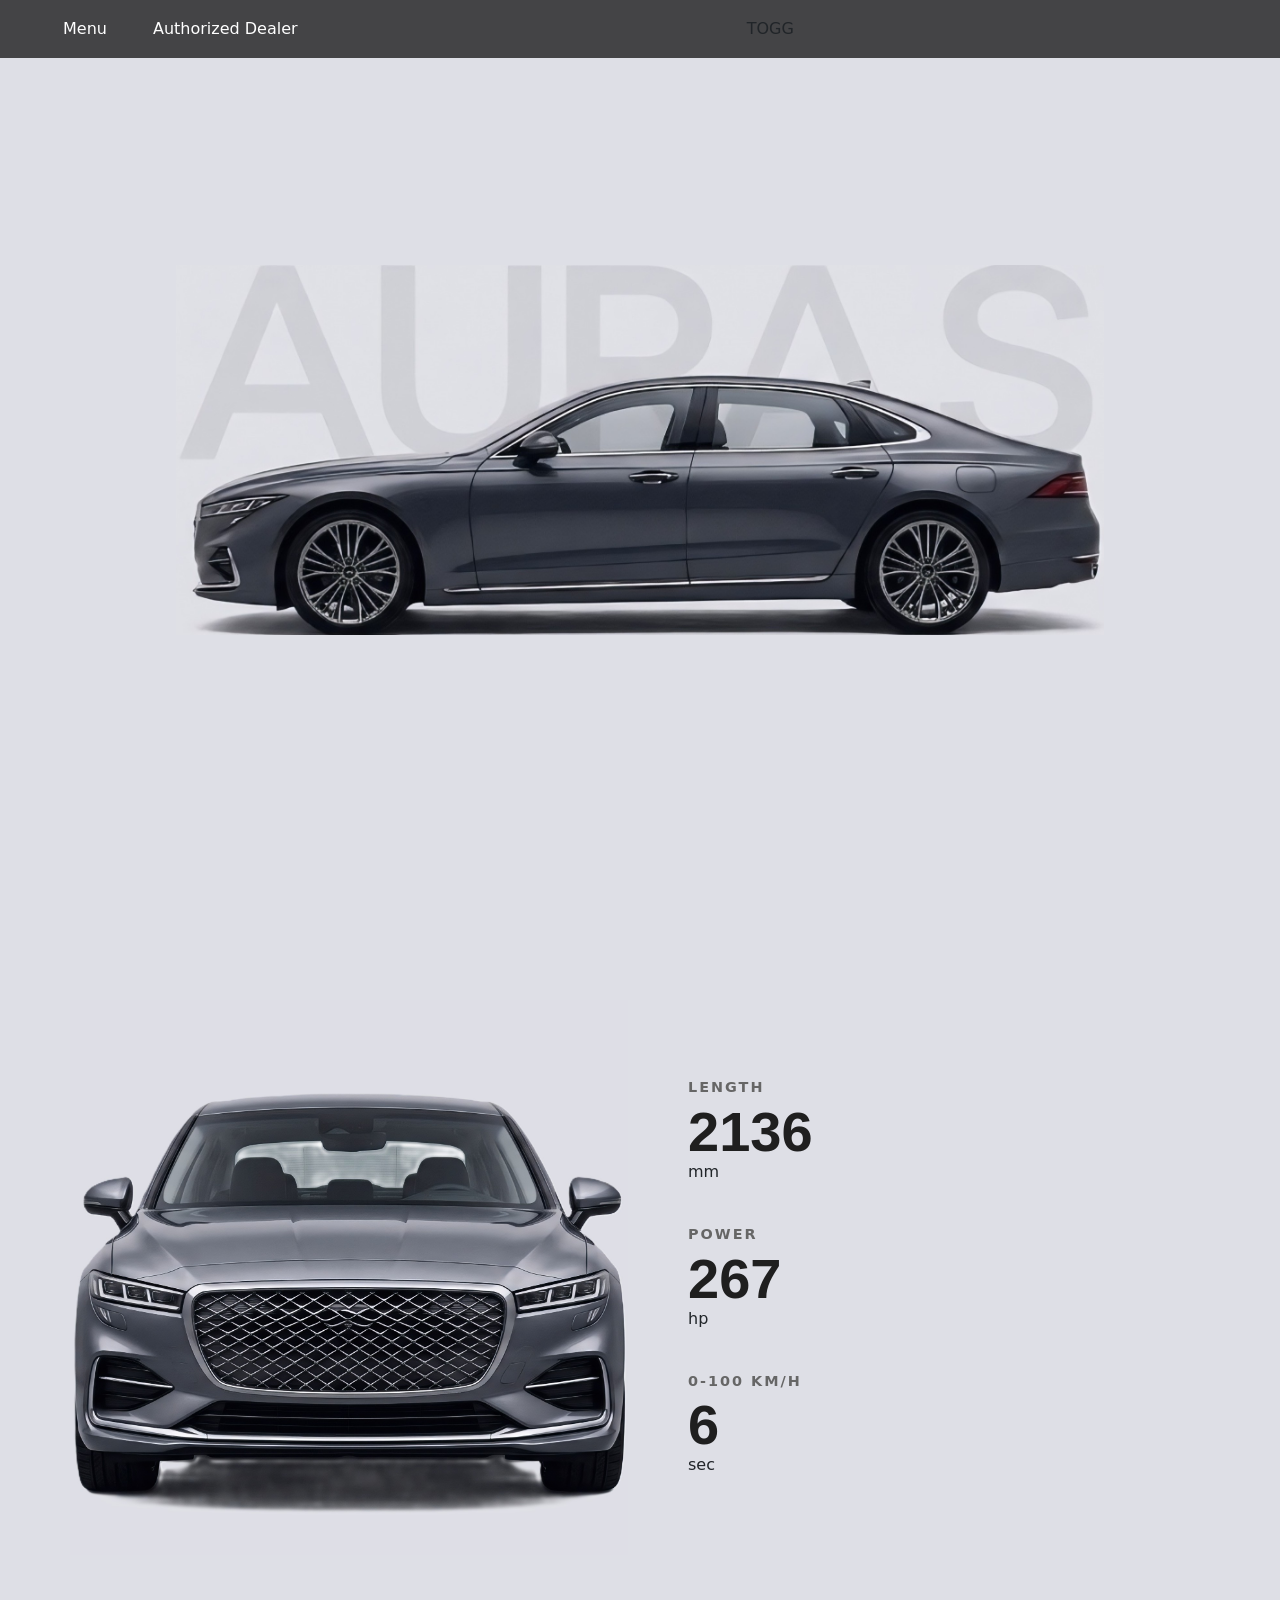
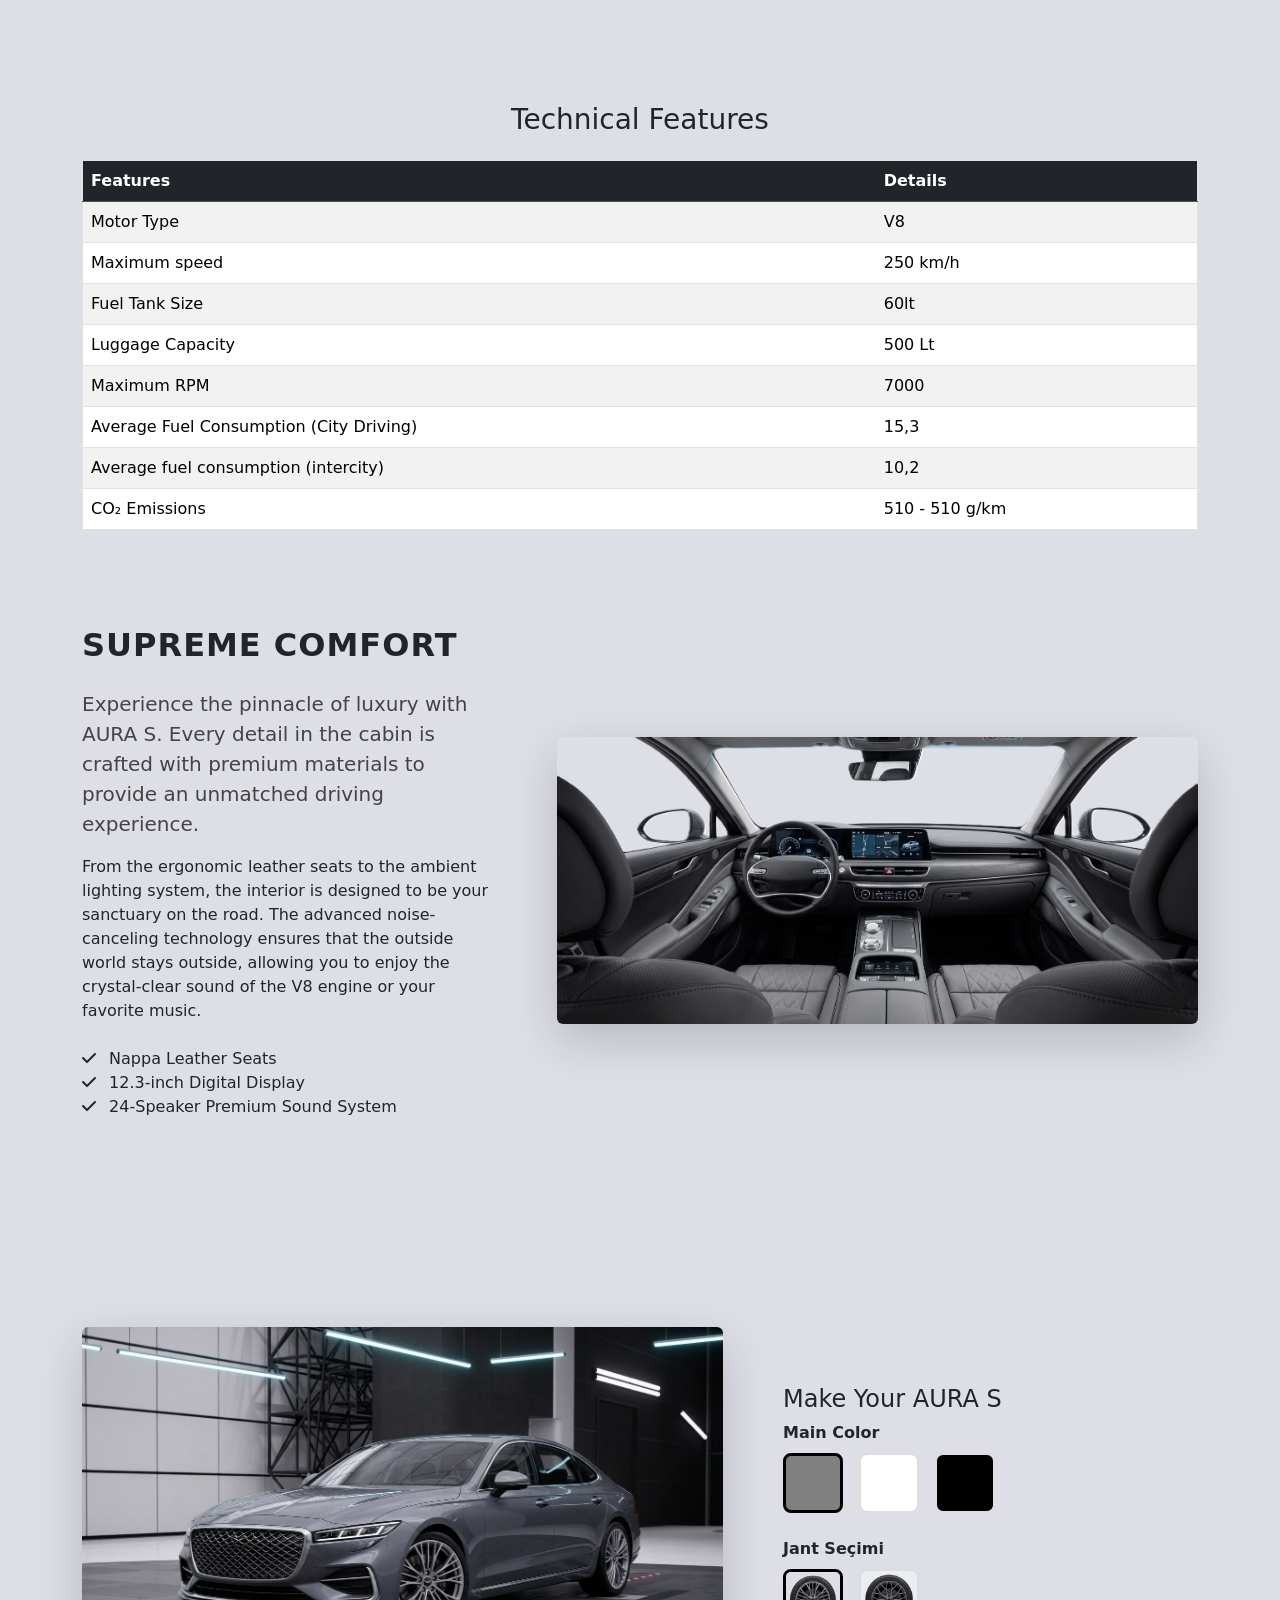
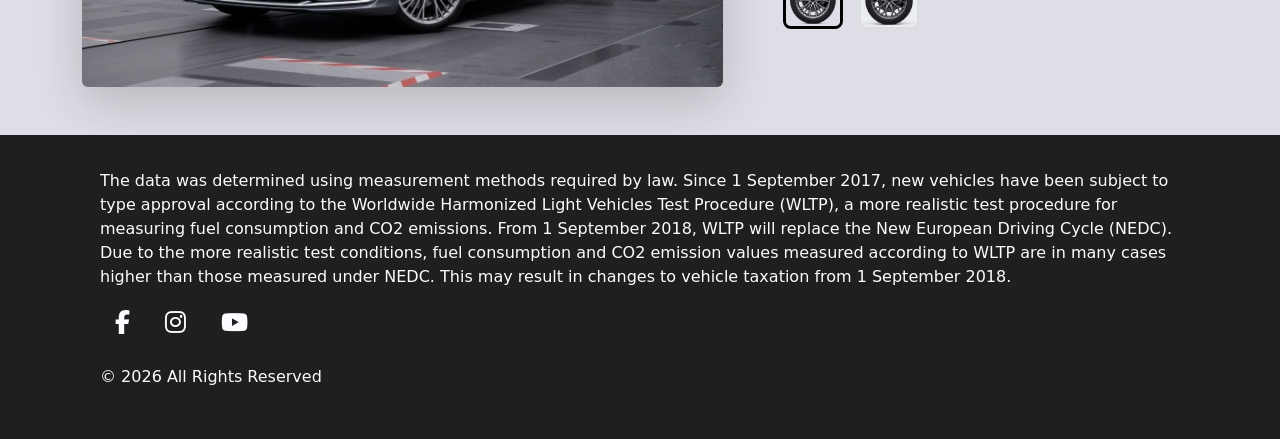
==== car1.html @ f1c088f6 "Erdem Editledi" ====
<!DOCTYPE html>
<html>

<head>
    <meta charset="UTF-8">



    <link href="https://cdn.jsdelivr.net/npm/bootstrap@5.3.3/dist/css/bootstrap.min.css" rel="stylesheet">
    <link rel="stylesheet" href="https://cdnjs.cloudflare.com/ajax/libs/font-awesome/6.5.1/css/all.min.css">

    <link rel="stylesheet" href="car.css">
    <title>Aura S</title>
    <style>
        body {
            background-color: #dedfe6;
        }
    </style>


</head>

<body>
    <div class="menu">
        <div class="side-menu">
            <a href="index.html" class="btn btn-link text-white text-decoration-none"> Menu </a>
            <a href="#" class="btn btn-link text-white text-decoration-none"> Authorized Dealer </a>
        </div>
        <div class="logo">TOGG</div>
        <div class="side-menu">

        </div>
    </div>

    <header class="hero-section">
        <img src="aura-s_side.jpg" alt="Aura S" class="hero-image">
    </header>



    <section class="details-section container">
        <div class="row align-items-center">


            <div class="col-md-6">
                <img src="aura-s_front.jpg" alt="Aura S" class=" detail-image">
            </div>

            <div class="col-md-6 ps-md-5">
                <div class="specs-box">
                    <div class="spec-item">
                        <span class="label">LENGTH</span>
                        <h2 class="value counter" data-target="4750">0</h2> <span>mm</span>
                    </div>
                    <div class="spec-item">
                        <span class="label">POWER</span>
                        <h2 class="value counter" data-target="435">0</h2> <span>hp</span>
                    </div>
                    <div class="spec-item">
                        <span class="label">0-100 KM/H</span>
                        <h2 class="value counter" data-target="6">0</h2> <span>sec</span>
                    </div>
                </div>
            </div>
        </div>
    </section>

    <div class="container mt-5 mb-5">
        <h3 class="text-center mb-4">Technical Features</h3>

        <table class="table table-striped table-hover border">
            <thead class="table-dark">
                <tr>
                    <th>Features</th>
                    <th>Details</th>
                </tr>
            </thead>
            <tbody>
                <tr>
                    <td>Motor Type</td>
                    <td>V8</td>
                </tr>

                <tr>
                    <td>Maximum speed</td>
                    <td>250 km/h</td>
                </tr>

                <tr>
                    <td>Fuel Tank Size</td>
                    <td>60lt</td>
                </tr>

                <tr>
                    <td>Luggage Capacity</td>
                    <td>500 Lt</td>
                </tr>

                <tr>
                    <td>Maximum RPM</td>
                    <td>7000</td>
                </tr>

                <tr>
                    <td>Average Fuel Consumption (City Driving)</td>
                    <td>15,3</td>
                </tr>

                <tr>
                    <td>Average fuel consumption (intercity)</td>
                    <td>10,2</td>
                </tr>

                <tr>
                    <td>CO₂ Emissions</td>
                    <td>510 - 510 g/km</td>
                </tr>

            </tbody>
        </table>
    </div>

    <section class="container mt-5 py-5">
        <div class="row align-items-center">
            <div class="col-md-5 pe-md-5">
                <h2 class="mb-4" style="font-weight: 800; letter-spacing: 1px;">SUPREME COMFORT</h2>
                <p class="lead" style="color: #444;">Experience the pinnacle of luxury with AURA S. Every detail in the
                    cabin is crafted with premium materials to provide an unmatched driving experience.</p>
                <p>From the ergonomic leather seats to the ambient lighting system, the interior is designed to be your
                    sanctuary on the road. The advanced noise-canceling technology ensures that the outside world stays
                    outside, allowing you to enjoy the crystal-clear sound of the V8 engine or your favorite music.</p>

                <ul class="list-unstyled mt-4">
                    <li><i class="fa-solid fa-check me-2"></i> Nappa Leather Seats</li>
                    <li><i class="fa-solid fa-check me-2"></i> 12.3-inch Digital Display</li>
                    <li><i class="fa-solid fa-check me-2"></i> 24-Speaker Premium Sound System</li>
                </ul>
            </div>
            <div class="col-md-7">
                <img src="aura-s_inside.jpg" alt="Aura S Inside" class="img-fluid rounded shadow-lg">
            </div>
        </div>
    </section>

    <br><br>


    <section class="container mt-5 py-5">
        <div class="row align-items-center">
            <div class="col-md-7 text-center">
                <img id="mainCarImage" src="grey-rim1.jpg" alt="Aura S" class="img-fluid rounded shadow-lg"
                    data-default-color="grey" data-default-wheel="rim1">
            </div>

            <div class="col-md-5 ps-md-5">
                <h4>Make Your AURA S</h4>

                <p class="mb-2 fw-bold">Main Color</p>
                <div class="d-flex gap-3 mb-4">
                    <button class="color-btn selected" data-color="grey" style="background-color: #808080;"></button>
                    <button class="color-btn" data-color="white" style="background-color: #ffffff;"></button>
                    <button class="color-btn" data-color="black" style="background-color: #000000;"></button>
                </div>

                <p class="mb-2 fw-bold">Jant Seçimi</p>
                <div class="d-flex gap-3">
                    <button class="wheel-btn selected" data-wheel="rim1">
                        <img src="rim1.png" alt="Rim 1">
                    </button>
                    <button class="wheel-btn" data-wheel="rim2">
                        <img src="rim2.png" alt="Rim 2">
                    </button>
                </div>
            </div>
        </div>
    </section>


    <script src="script.js" defer></script>
    <script src="config.js"></script>

    <div class="bottom-menu">
        <br>
        <p style="color: #fbfcff;">The data was determined using measurement methods required by law. Since 1 September
            2017, new vehicles have been subject to type approval according to the Worldwide Harmonized Light Vehicles
            Test Procedure (WLTP), a more realistic test procedure for measuring fuel consumption and CO2 emissions.
            From 1 September 2018, WLTP will replace the New European Driving Cycle (NEDC). Due to the more realistic
            test conditions, fuel consumption and CO2 emission values ​​measured according to WLTP are in many cases
            higher than those measured under NEDC. This may result in changes to vehicle taxation from 1 September 2018.
        </p>
        <div class="social-icons mb-4">
            <a href="https://facebook.com" class="social-link"><i class="fa-brands fa-facebook-f"></i></a>
            <a href="https://instagram.com" class="social-link"><i class="fa-brands fa-instagram"></i></a>
            <a href="https://youtube.com" class="social-link"><i class="fa-brands fa-youtube"></i></a>
        </div>
        <p style="color: #fbfcff;">© 2026 All Rights Reserved</p>
        <br>

    </div>
</body>

</html>
---- car.css ----
.menu {
    position: absolute; 
    top: 0;
    left: 0;
    width: 100%;

    
    display: flex;
    justify-content: space-between;
    align-items: center;
    padding: 10px 50px;
    background-color: rgba(31, 31, 31, 0.8); 
}
.side-menu {
    display: flex;
    flex-direction: row;
    gap: 20px; 
}
.button{
    padding: 13px 26px;
    gap: 8px;
    color: #fff !important;
    border: 2px solid #fbfcff;
    border-radius: 4px;
    font:400 1rem / calc(2.125ex + 6px) "Arial Narrow", Arial, sans-serif;
    background-color: rgba(0, 0, 0, 0);
    text-decoration: none;
}
.hero-section {
    height: 100vh;           
    display: flex;           
    justify-content: center; 
    align-items: center;     
    padding: 60px;
}
.hero-image {
    max-width: 80%;         
    max-height: 60%;         
    object-fit: contain;     
     
    
}
.details-section {
    padding: 100px 0; 
}

.detail-image {
    width: 100%;
    height: auto;
    object-fit: cover;

}

.specs-box {
    display: flex;
    flex-direction: column;
    gap: 40px; 
}

.spec-item .label {
    display: block;
    font-size: 0.9rem;
    font-weight: bold;
    color: #666;
    letter-spacing: 2px;
    margin-bottom: 5px;
}

.spec-item .value {
    font-size: 3.5rem; 
    font-weight: 800;
    color: #1f1f1f;
    margin: 0;
    line-height: 1;
    font-family: 'Arial Black', sans-serif; 
}
.bottom-menu{
    position:relative; 
    bottom: 0;
    left: 0;
    width: 100%;

    justify-content: space-between;
    align-items: center;
    padding: 10px 100px;
    background-color: rgba(31, 31, 31); 
}
.social-link {
    color: #fbfcff; 
    font-size: 24px; 
    margin: 0 15px; 
    transition: 0.3s; 
    text-decoration: none;
}

.social-link:hover {
    color: #888; 
    transform: translateY(-3px); 
    display: inline-block;
}

.color-btn, .wheel-btn {
    width: 60px;
    height: 60px;
    border: 2px solid #ddd;
    border-radius: 8px;
    cursor: pointer;
    padding: 0;
    overflow: hidden; /* Resim taşarsa gizle */
    transition: 0.3s;
}

/* Jant butonunun içindeki resmi sığdır */
.wheel-btn img {
    width: 100%;
    height: 100%;
    object-fit: cover;
}

/* Seçili butonu belli et */
.selected {
    border: 3px solid #000 !important;
}

.color-btn:hover, .wheel-btn:hover {
    transform: scale(1.1);
}
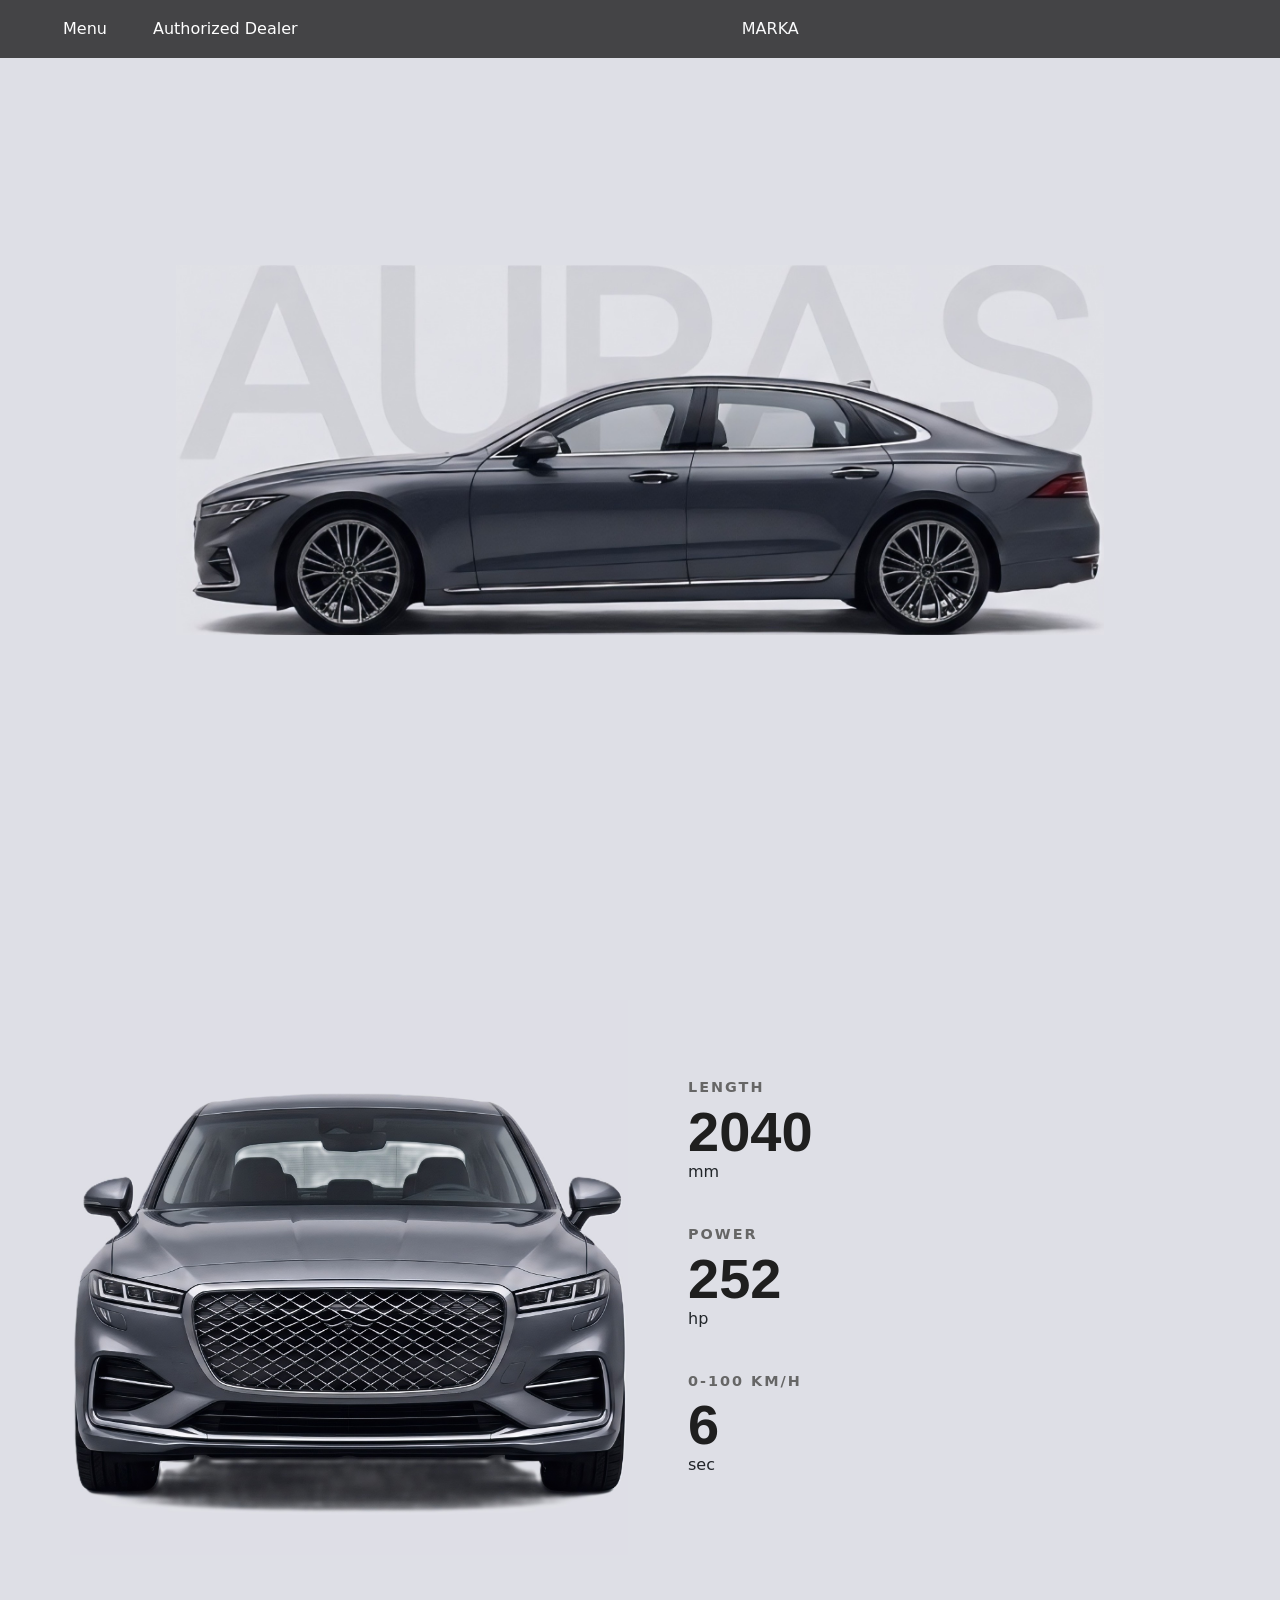
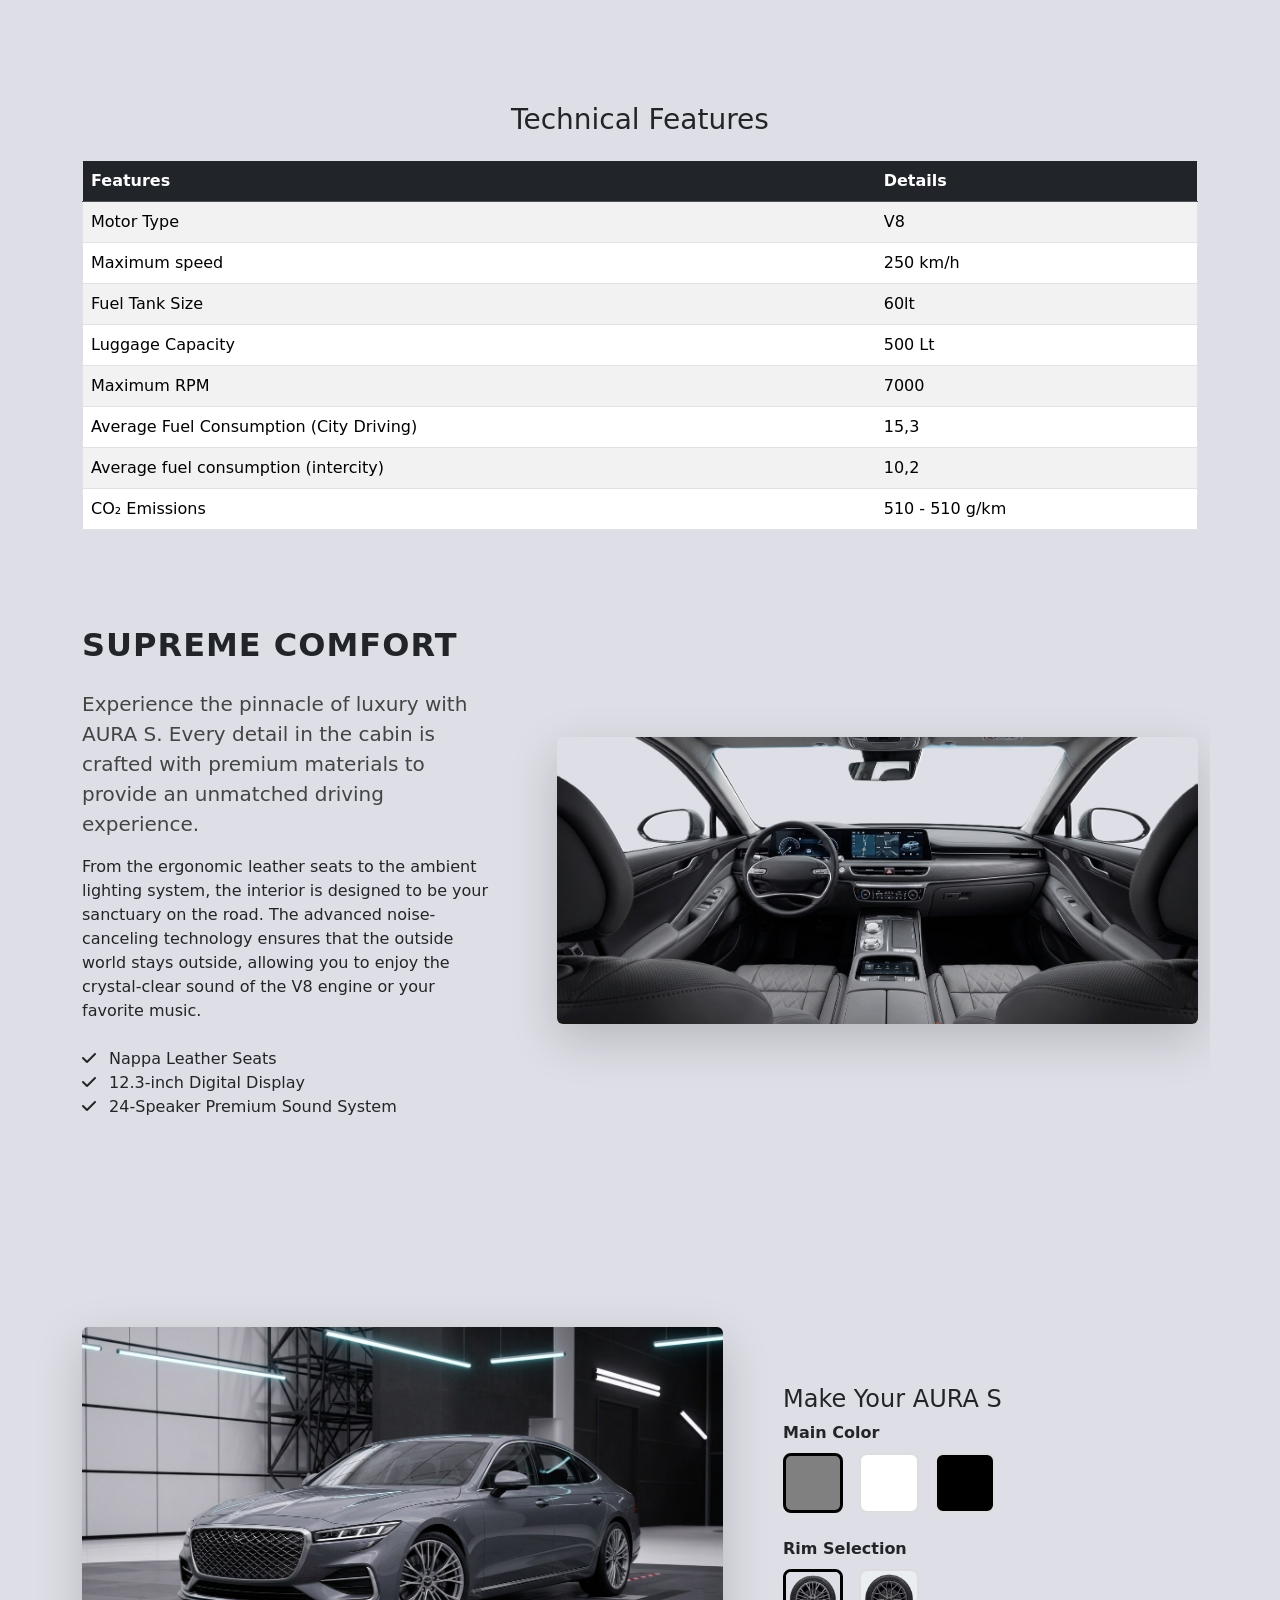
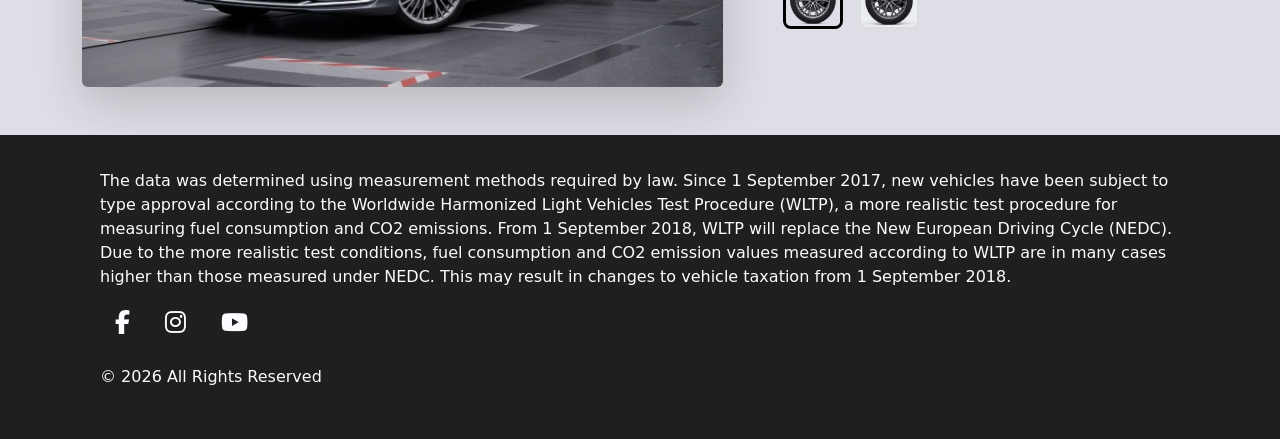
==== commit 579089a8: "last ver" ====
--- a/car1.html
+++ b/car1.html
@@ -20,15 +20,16 @@
 
 </head>
 
+<!--======================================================================================================================================-->
+
 <body>
     <div class="menu">
         <div class="side-menu">
             <a href="index.html" class="btn btn-link text-white text-decoration-none"> Menu </a>
             <a href="#" class="btn btn-link text-white text-decoration-none"> Authorized Dealer </a>
         </div>
-        <div class="logo">TOGG</div>
+        <div style="color: #F8F9FA;">MARKA</div>
         <div class="side-menu">
-
         </div>
     </div>
 
@@ -36,7 +37,7 @@
         <img src="aura-s_side.jpg" alt="Aura S" class="hero-image">
     </header>
 
-
+<!--======================================================================================================================================-->
 
     <section class="details-section container">
         <div class="row align-items-center">
@@ -65,6 +66,8 @@
         </div>
     </section>
 
+<!--======================================================================================================================================-->
+
     <div class="container mt-5 mb-5">
         <h3 class="text-center mb-4">Technical Features</h3>
 
@@ -120,9 +123,11 @@
         </table>
     </div>
 
-    <section class="container mt-5 py-5">
+    <!--======================================================================================================================================-->
+
+    <section class="container mt-5 py-5 overflow-hidden">
         <div class="row align-items-center">
-            <div class="col-md-5 pe-md-5">
+            <div class="col-md-5 pe-md-5 reveal-left">
                 <h2 class="mb-4" style="font-weight: 800; letter-spacing: 1px;">SUPREME COMFORT</h2>
                 <p class="lead" style="color: #444;">Experience the pinnacle of luxury with AURA S. Every detail in the
                     cabin is crafted with premium materials to provide an unmatched driving experience.</p>
@@ -136,16 +141,17 @@
                     <li><i class="fa-solid fa-check me-2"></i> 24-Speaker Premium Sound System</li>
                 </ul>
             </div>
-            <div class="col-md-7">
+            <div class="col-md-7 reveal-right">
                 <img src="aura-s_inside.jpg" alt="Aura S Inside" class="img-fluid rounded shadow-lg">
             </div>
         </div>
     </section>
 
+<!--======================================================================================================================================-->
     <br><br>
 
 
-    <section class="container mt-5 py-5">
+    <section class="container mt-5 py-5 ">
         <div class="row align-items-center">
             <div class="col-md-7 text-center">
                 <img id="mainCarImage" src="grey-rim1.jpg" alt="Aura S" class="img-fluid rounded shadow-lg"
@@ -162,7 +168,7 @@
                     <button class="color-btn" data-color="black" style="background-color: #000000;"></button>
                 </div>
 
-                <p class="mb-2 fw-bold">Jant Seçimi</p>
+                <p class="mb-2 fw-bold">Rim Selection</p>
                 <div class="d-flex gap-3">
                     <button class="wheel-btn selected" data-wheel="rim1">
                         <img src="rim1.png" alt="Rim 1">
@@ -175,6 +181,7 @@
         </div>
     </section>
 
+<!--======================================================================================================================================-->
 
     <script src="script.js" defer></script>
     <script src="config.js"></script>
--- a/car.css
+++ b/car.css
@@ -108,22 +108,37 @@
     border-radius: 8px;
     cursor: pointer;
     padding: 0;
-    overflow: hidden; /* Resim taşarsa gizle */
+    overflow: hidden; 
     transition: 0.3s;
 }
 
-/* Jant butonunun içindeki resmi sığdır */
 .wheel-btn img {
     width: 100%;
     height: 100%;
     object-fit: cover;
 }
 
-/* Seçili butonu belli et */
 .selected {
     border: 3px solid #000 !important;
 }
 
 .color-btn:hover, .wheel-btn:hover {
     transform: scale(1.1);
+}
+
+.reveal-left {
+    opacity: 0;
+    transform: translateX(-100px); 
+    transition: all 1s ease-out;
+}
+
+.reveal-right {
+    opacity: 0;
+    transform: translateX(100px); 
+    transition: all 1s ease-out;
+}
+
+.reveal-active {
+    opacity: 1;
+    transform: translateX(0);
 }
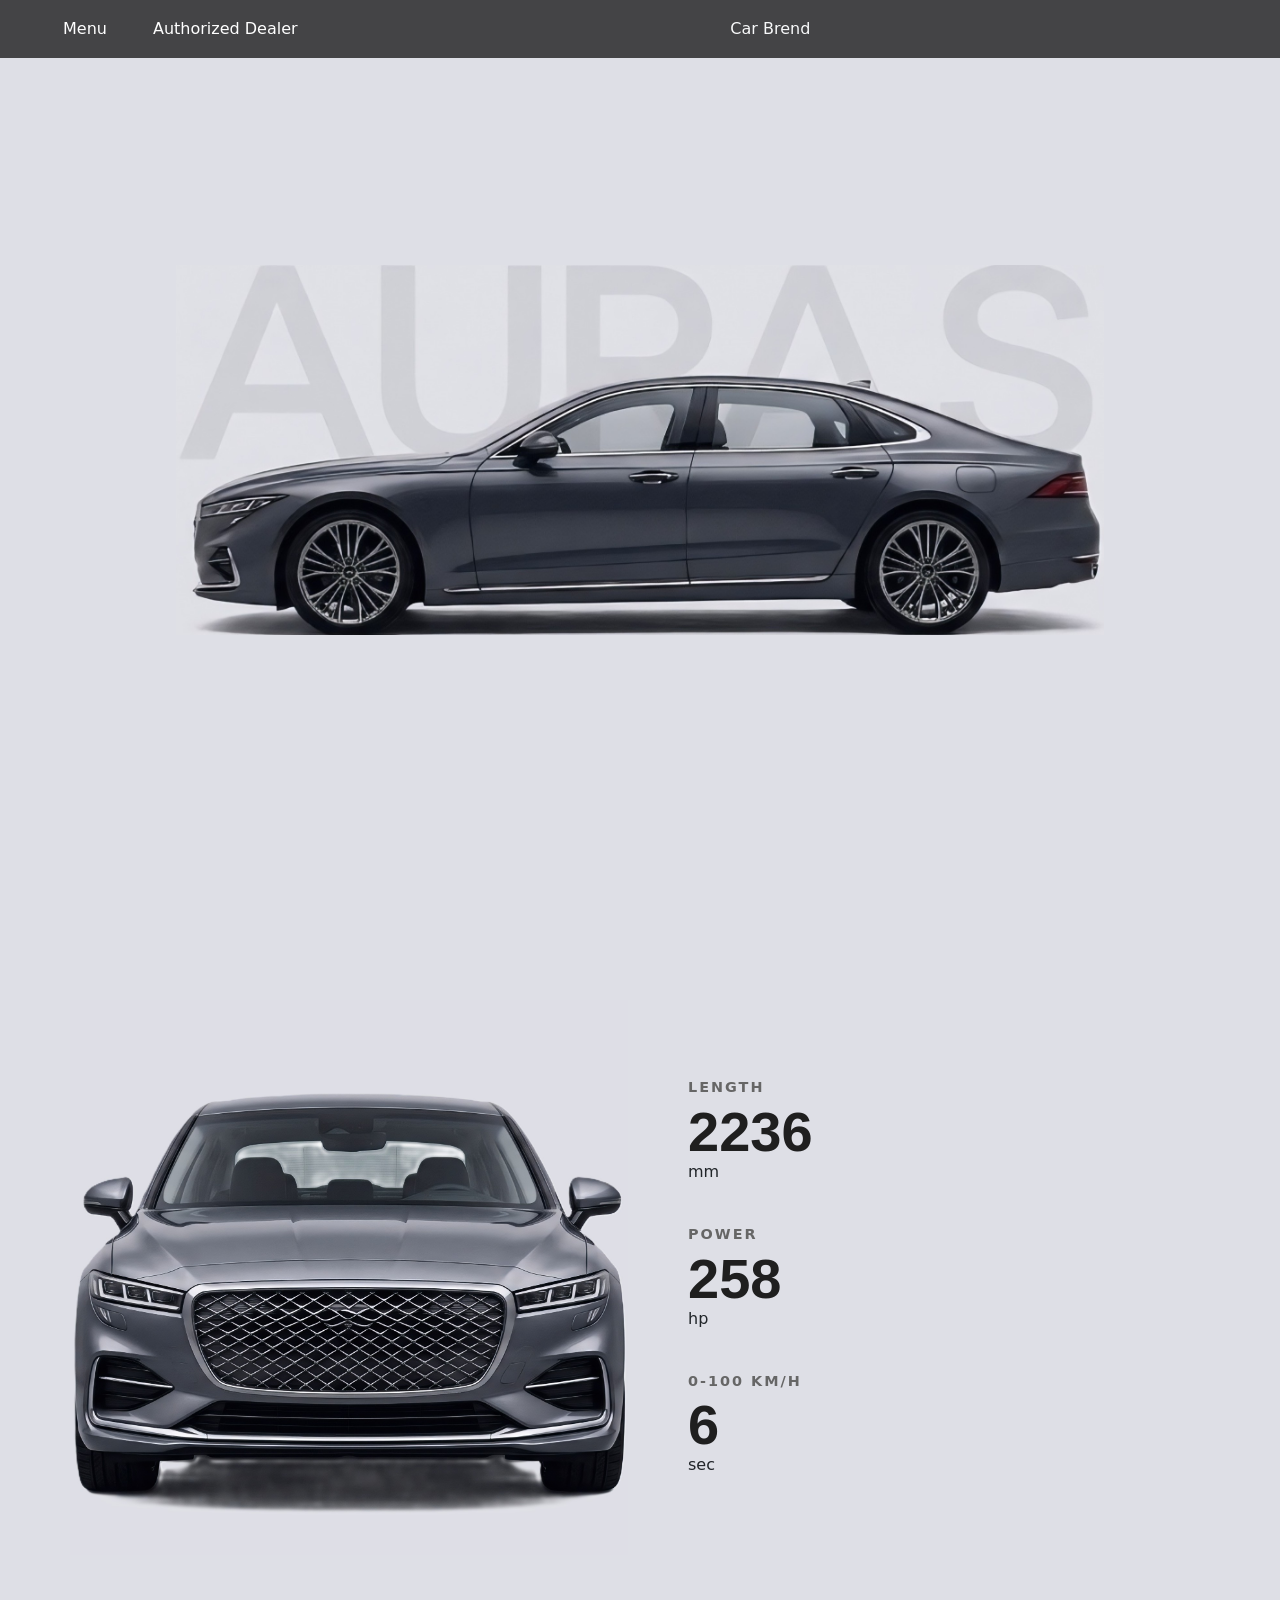
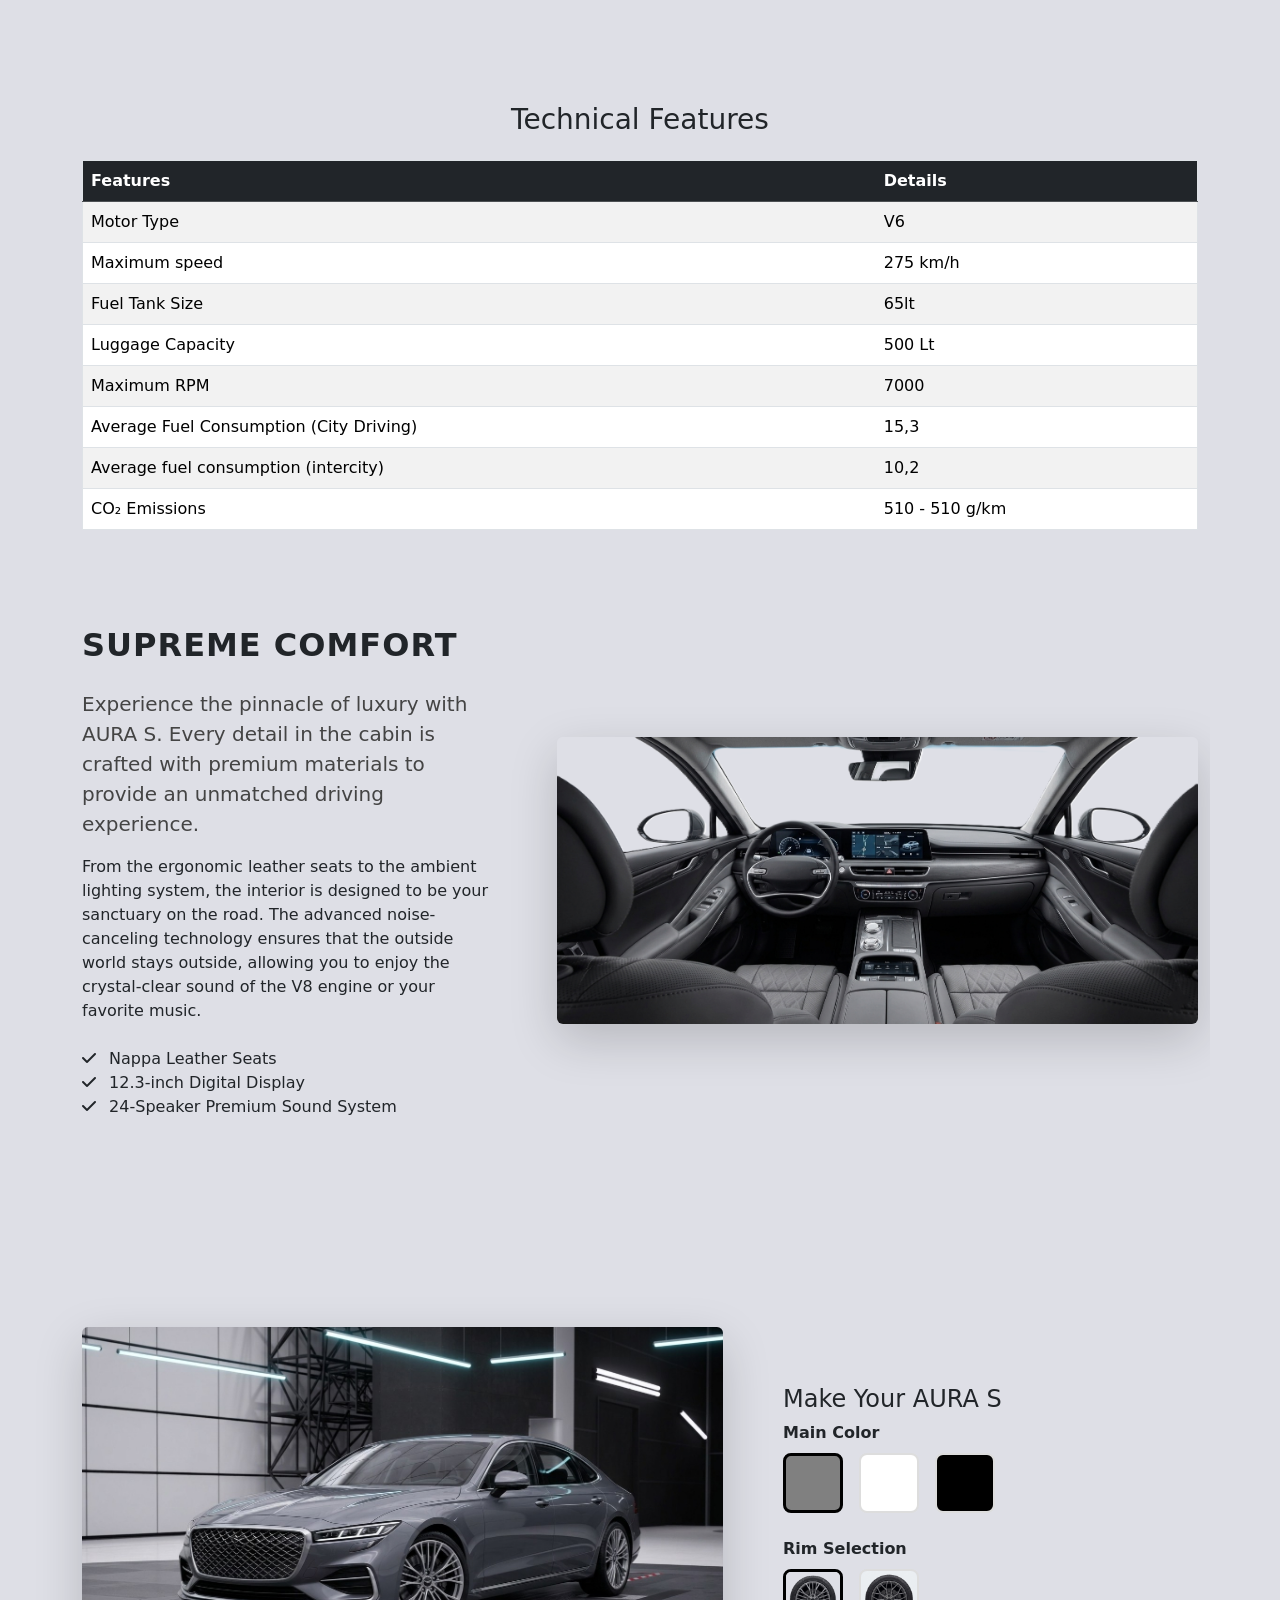
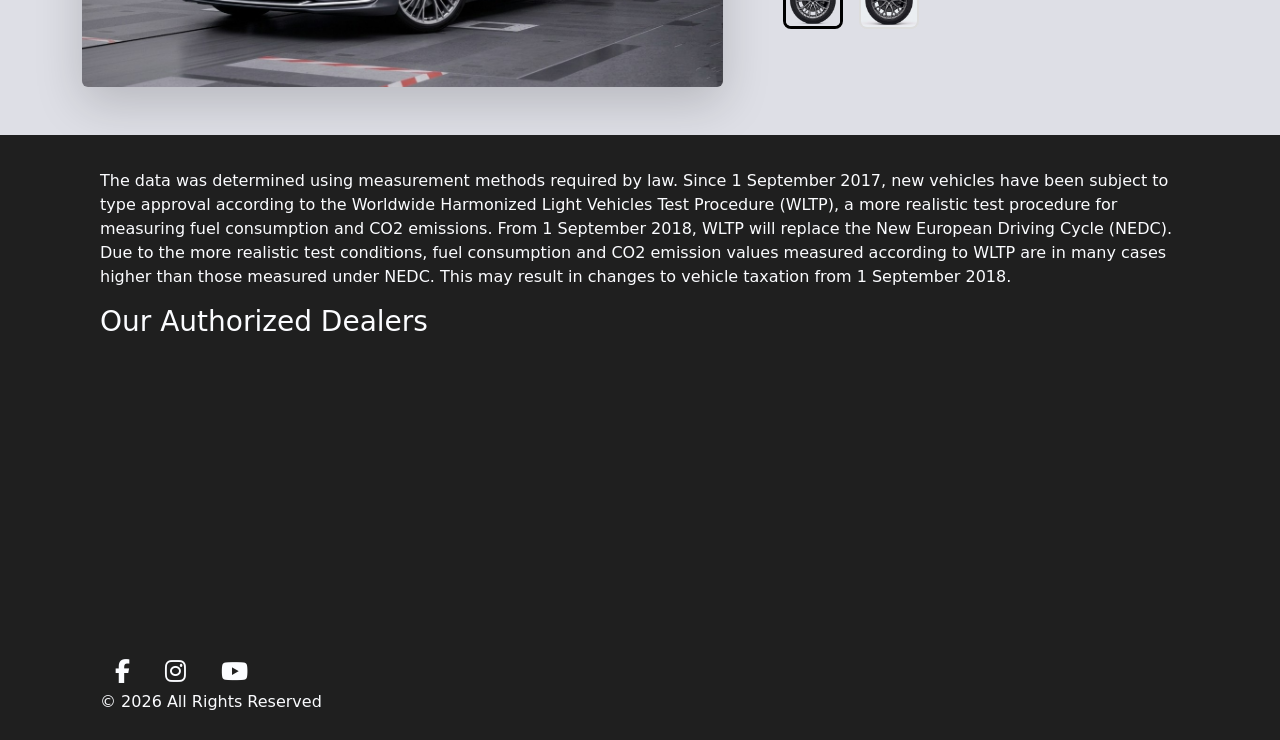
==== commit 7c5ef5d0: "bitti" ====
--- a/car1.html
+++ b/car1.html
@@ -26,9 +26,9 @@
     <div class="menu">
         <div class="side-menu">
             <a href="index.html" class="btn btn-link text-white text-decoration-none"> Menu </a>
-            <a href="#" class="btn btn-link text-white text-decoration-none"> Authorized Dealer </a>
-        </div>
-        <div style="color: #F8F9FA;">MARKA</div>
+            <a href="#Authorized Dealers" class="btn btn-link text-white text-decoration-none"> Authorized Dealer </a>
+        </div>
+        <div style="color: #F8F9FA;">Car Brend</div>
         <div class="side-menu">
         </div>
     </div>
@@ -51,7 +51,7 @@
                 <div class="specs-box">
                     <div class="spec-item">
                         <span class="label">LENGTH</span>
-                        <h2 class="value counter" data-target="4750">0</h2> <span>mm</span>
+                        <h2 class="value counter" data-target="5150">0</h2> <span>mm</span>
                     </div>
                     <div class="spec-item">
                         <span class="label">POWER</span>
@@ -81,17 +81,17 @@
             <tbody>
                 <tr>
                     <td>Motor Type</td>
-                    <td>V8</td>
+                    <td>V6</td>
                 </tr>
 
                 <tr>
                     <td>Maximum speed</td>
-                    <td>250 km/h</td>
+                    <td>275 km/h</td>
                 </tr>
 
                 <tr>
                     <td>Fuel Tank Size</td>
-                    <td>60lt</td>
+                    <td>65lt</td>
                 </tr>
 
                 <tr>
@@ -188,22 +188,26 @@
 
     <div class="bottom-menu">
         <br>
-        <p style="color: #fbfcff;">The data was determined using measurement methods required by law. Since 1 September
-            2017, new vehicles have been subject to type approval according to the Worldwide Harmonized Light Vehicles
+        <p style="color: #fbfcff;">The data was determined using measurement methods required by law. Since 1
+            September
+            2017, new vehicles have been subject to type approval according to the Worldwide Harmonized Light
+            Vehicles
             Test Procedure (WLTP), a more realistic test procedure for measuring fuel consumption and CO2 emissions.
-            From 1 September 2018, WLTP will replace the New European Driving Cycle (NEDC). Due to the more realistic
+            From 1 September 2018, WLTP will replace the New European Driving Cycle (NEDC). Due to the more
+            realistic
             test conditions, fuel consumption and CO2 emission values ​​measured according to WLTP are in many cases
-            higher than those measured under NEDC. This may result in changes to vehicle taxation from 1 September 2018.
+            higher than those measured under NEDC. This may result in changes to vehicle taxation from 1 September
+            2018.
         </p>
-        <div class="social-icons mb-4">
+        <h3 style="color:#fbfcff ;"> Our Authorized Dealers</h3>
+        <div class="map" id="Authorized Dealers">
+            <iframe src="https://www.google.com/maps/d/u/0/embed?mid=1XNYemNXRPpX1xDsGd1_efZrFE0M4T5k&ehbc=2E312F" width="800" height="300"></iframe>
+        </div>
             <a href="https://facebook.com" class="social-link"><i class="fa-brands fa-facebook-f"></i></a>
             <a href="https://instagram.com" class="social-link"><i class="fa-brands fa-instagram"></i></a>
             <a href="https://youtube.com" class="social-link"><i class="fa-brands fa-youtube"></i></a>
-        </div>
-        <p style="color: #fbfcff;">© 2026 All Rights Reserved</p>
-        <br>
-
-    </div>
+            <p style="color: #fbfcff;">© 2026 All Rights Reserved</p>
+        </div>
 </body>
 
 </html>
